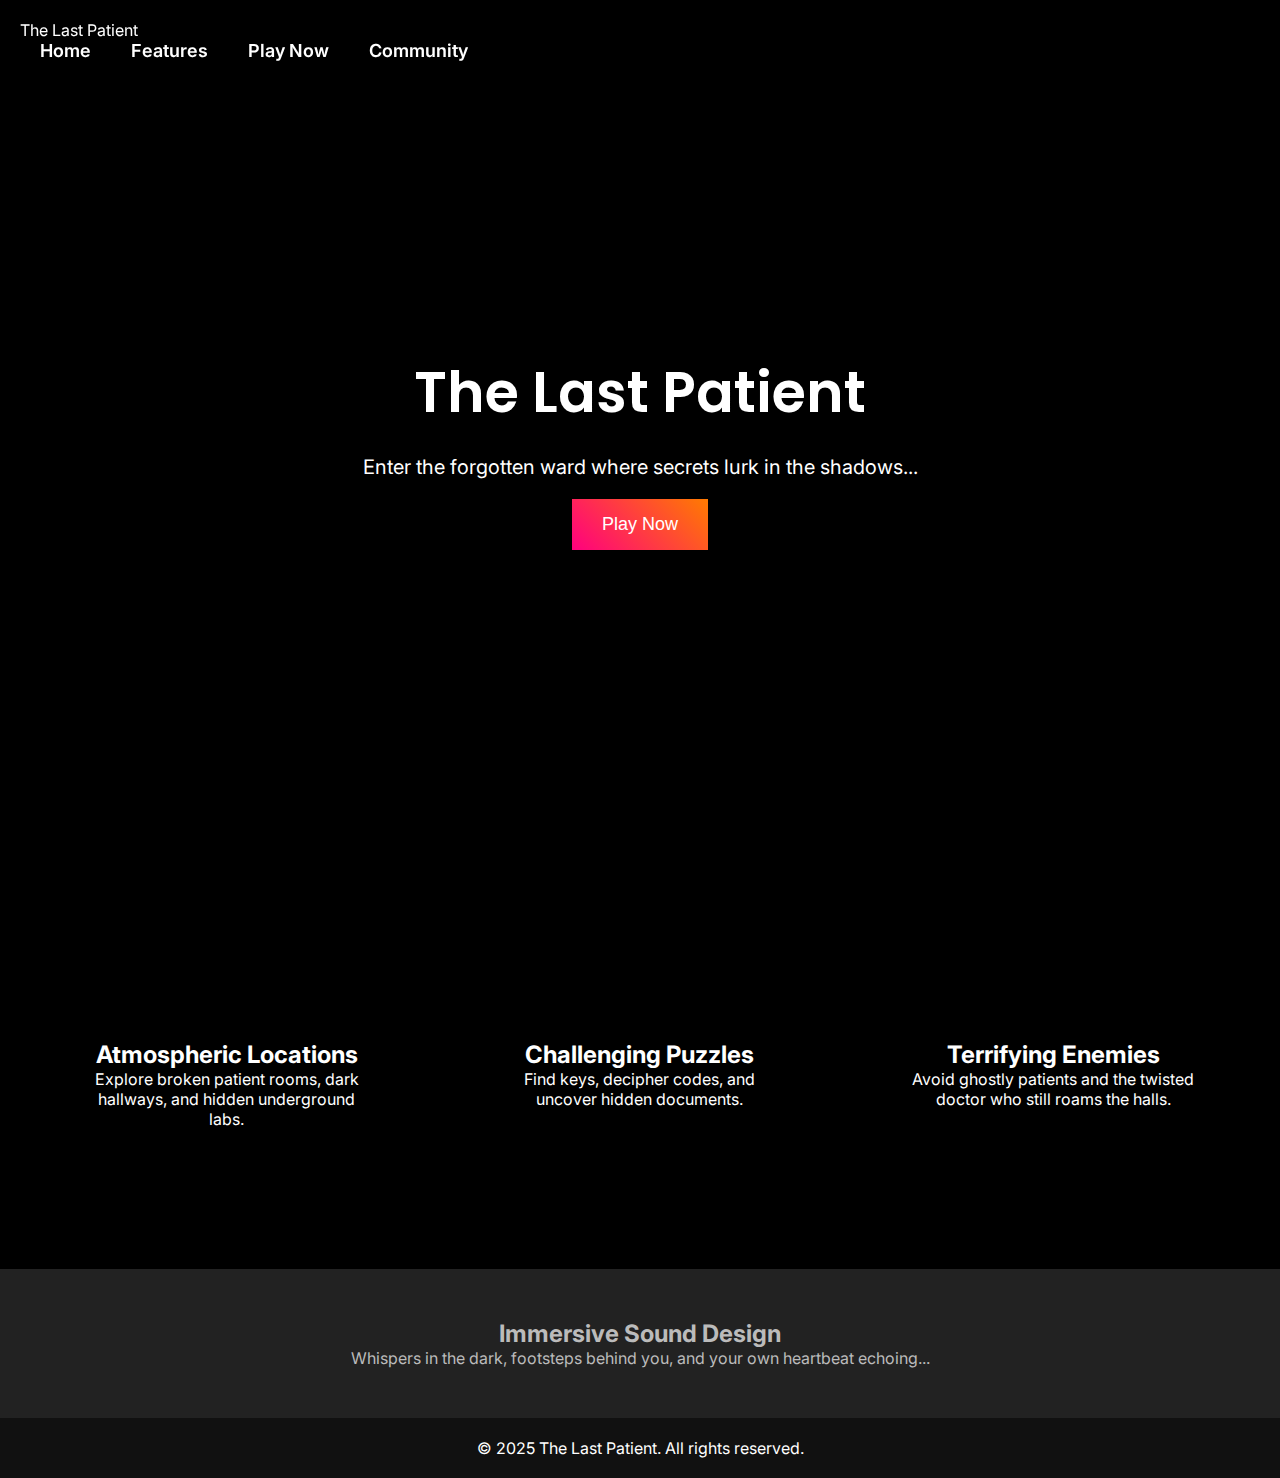
==== index.html @ e643de8a "Update index.html" ====
<!DOCTYPE html>
<html lang="en">
<head>
    <meta charset="UTF-8">
    <meta name="viewport" content="width=device-width, initial-scale=1.0">
    <title>The Last Patient</title>
    <link href="https://fonts.googleapis.com/css2?family=Inter:wght@400;600&family=Poppins:wght@500&display=swap" rel="stylesheet">
    <link rel="stylesheet" href="styles.css">
</head>
<body>
    <header>
        <nav>
            <div class="logo">The Last Patient</div>
            <ul class="nav-links">
                <li><a href="#">Home</a></li>
                <li><a href="#">Features</a></li>
                <li><a href="#">Play Now</a></li>
                <li><a href="#">Community</a></li>
            </ul>
        </nav>
    </header>

    <section class="hero">
        <div class="hero-content">
            <h1 class="hero-title">The Last Patient</h1>
            <p class="hero-description">Enter the forgotten ward where secrets lurk in the shadows...</p>
            <button class="cta-btn">Play Now</button>
        </div>
    </section>

    <section class="features">
        <div class="feature-card">
            <h2>Atmospheric Locations</h2>
            <p>Explore broken patient rooms, dark hallways, and hidden underground labs.</p>
        </div>
        <div class="feature-card">
            <h2>Challenging Puzzles</h2>
            <p>Find keys, decipher codes, and uncover hidden documents.</p>
        </div>
        <div class="feature-card">
            <h2>Terrifying Enemies</h2>
            <p>Avoid ghostly patients and the twisted doctor who still roams the halls.</p>
        </div>
    </section>

    <section class="sound">
        <h2>Immersive Sound Design</h2>
        <p>Whispers in the dark, footsteps behind you, and your own heartbeat echoing...</p>
    </section>

    <footer>
        <p>&copy; 2025 The Last Patient. All rights reserved.</p>
    </footer>

    <script src="scripts.js"></script>
</body>
</html>
---- styles.css ----
* {
    margin: 0;
    padding: 0;
    box-sizing: border-box;
}

body {
    font-family: 'Inter', sans-serif;
    background: #000;
    color: white;
    overflow-x: hidden;
}

header {
    position: fixed;
    width: 100%;
    padding: 20px;
    background-color: rgba(0, 0, 0, 0.7);
    z-index: 100;
    display: flex;
    justify-content: space-between;
    align-items: center;
    box-shadow: 0 4px 20px rgba(0, 0, 0, 0.5);
}

.nav-links {
    list-style: none;
    display: flex;
}

.nav-links li {
    margin: 0 20px;
}

.nav-links a {
    text-decoration: none;
    color: white;
    font-size: 18px;
    font-weight: 600;
    transition: color 0.3s ease;
}

.nav-links a:hover {
    color: #ff007f;
}

.menu-icon {
    display: none;
    flex-direction: column;
    cursor: pointer;
}

.menu-icon span {
    width: 25px;
    height: 3px;
    background-color: white;
    margin: 5px;
}

.hero {
    height: 100vh;
    background: url('https://via.placeholder.com/1500x900/000000/ffffff?text=The+Last+Patient+Background') no-repeat center center/cover;
    background-size: cover;
    position: relative;
    display: flex;
    justify-content: center;
    align-items: center;
    text-align: center;
    animation: fadeInBackground 5s ease-in-out infinite alternate;
}

.hero-content {
    z-index: 10;
    background: rgba(0, 0, 0, 0.6);
    padding: 40px;
    border-radius: 10px;
    box-shadow: 0px 15px 30px rgba(0, 0, 0, 0.8);
}

.hero h1 {
    font-family: 'Poppins', sans-serif;
    font-size: 56px;
    font-weight: 600;
    color: #fff;
    animation: fadeInText 2s ease-in-out;
}

.hero p {
    font-size: 20px;
    color: #fff;
    margin: 20px 0;
}

.cta-btn {
    padding: 15px 30px;
    font-size: 18px;
    background: linear-gradient(45deg, #ff007f, #ff7b00);
    border: none;
    color: white;
    cursor: pointer;
    transition: transform 0.3s ease, box-shadow 0.3s ease;
}

.cta-btn:hover {
    transform: scale(1.1);
    box-shadow: 0 8px 25px rgba(255, 0, 127, 0.5);
}

.features {
    display: flex;
    justify-content: space-around;
    padding: 100px 20px;
    text-align: center;
    background-color: rgba(0, 0, 0, 0.7);
}

.feature-card {
    background-color: rgba(0, 0, 0, 0.8);
    padding: 40px;
    width: 30%;
    border-radius: 15px;
    box-shadow: 0px 4px 10px rgba(0, 0, 0, 0.5);
    transition: transform 0.3s ease, background-color 0.3s ease;
}

.feature-card:hover {
    transform: scale(1.05);
    background-color: rgba(0, 0, 0, 0.9);
}

.sound {
    background-color: #222;
    padding: 50px 20px;
    text-align: center;
    color: #bbb;
}

footer {
    text-align: center;
    padding: 20px;
    background-color: #111;
}

@keyframes fadeInBackground {
    0% {
        background-position: center 0%;
    }
    100% {
        background-position: center 100%;
    }
}

@keyframes fadeInText {
    0% {
        opacity: 0;
    }
    100% {
        opacity: 1;
    }
}

@media (max-width: 768px) {
    .menu-icon {
        display: flex;
    }

    .nav-links {
        display: none;
        flex-direction: column;
    }

    .nav-links li {
        margin: 15px 0;
    }

    .nav-links.active {
        display: flex;
    }
}
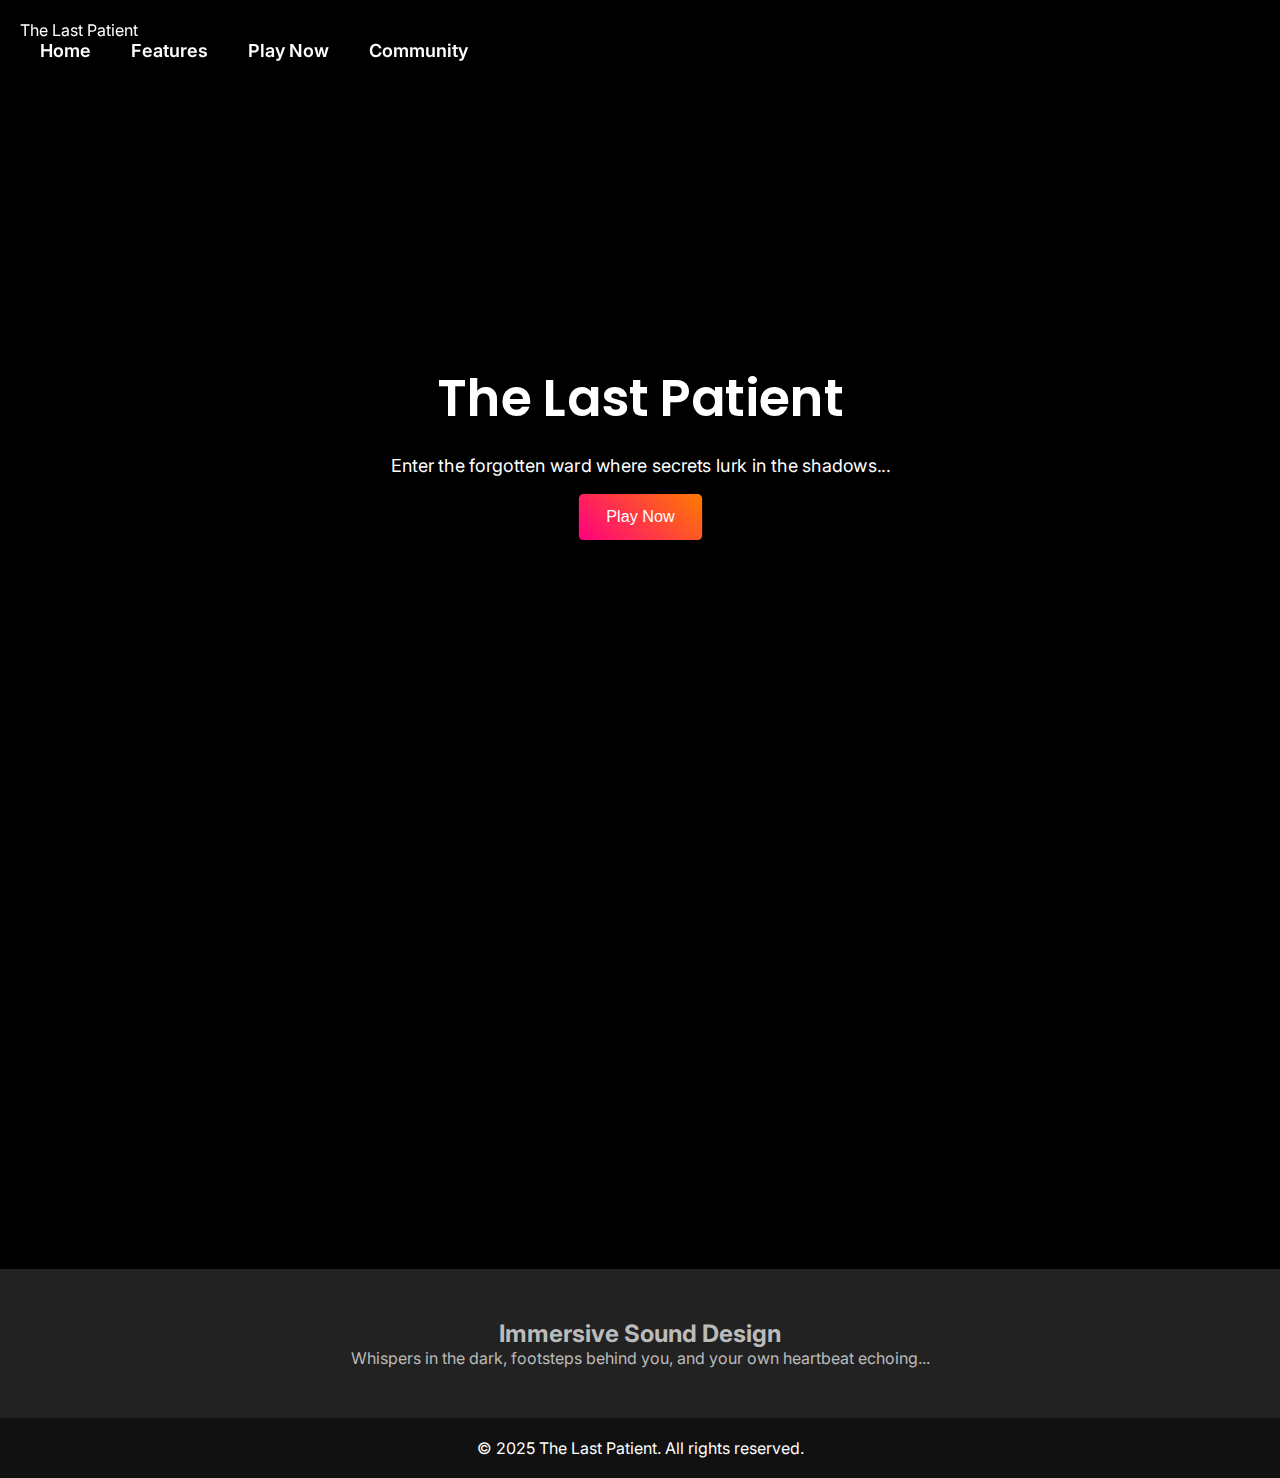
==== commit 7cd54fbf: "Update index.html" ====
--- a/index.html
+++ b/index.html
@@ -15,7 +15,7 @@
                 <li><a href="#">Home</a></li>
                 <li><a href="#">Features</a></li>
                 <li><a href="#">Play Now</a></li>
-                <li><a href="#">Community</a></li>
+                <li><a href="/comunity">Community</a></li>
             </ul>
         </nav>
     </header>
--- a/styles.css
+++ b/styles.css
@@ -9,6 +9,7 @@
     background: #000;
     color: white;
     overflow-x: hidden;
+    position: relative;
 }
 
 header {
@@ -60,13 +61,13 @@
 .hero {
     height: 100vh;
     background: url('https://via.placeholder.com/1500x900/000000/ffffff?text=The+Last+Patient+Background') no-repeat center center/cover;
-    background-size: cover;
     position: relative;
     display: flex;
     justify-content: center;
     align-items: center;
     text-align: center;
-    animation: fadeInBackground 5s ease-in-out infinite alternate;
+    background-size: cover;
+    animation: parallax 10s infinite alternate;
 }
 
 .hero-content {
@@ -75,20 +76,27 @@
     padding: 40px;
     border-radius: 10px;
     box-shadow: 0px 15px 30px rgba(0, 0, 0, 0.8);
-}
-
-.hero h1 {
+    transform: scale(0.9);
+    transition: transform 0.5s ease;
+}
+
+.hero:hover .hero-content {
+    transform: scale(1);
+}
+
+.hero-title {
     font-family: 'Poppins', sans-serif;
     font-size: 56px;
     font-weight: 600;
     color: #fff;
-    animation: fadeInText 2s ease-in-out;
-}
-
-.hero p {
+    animation: fadeInText 3s ease-in-out;
+}
+
+.hero-description {
     font-size: 20px;
     color: #fff;
     margin: 20px 0;
+    animation: fadeInText 3s ease-in-out 1s;
 }
 
 .cta-btn {
@@ -99,6 +107,7 @@
     color: white;
     cursor: pointer;
     transition: transform 0.3s ease, box-shadow 0.3s ease;
+    border-radius: 5px;
 }
 
 .cta-btn:hover {
@@ -112,6 +121,7 @@
     padding: 100px 20px;
     text-align: center;
     background-color: rgba(0, 0, 0, 0.7);
+    animation: fadeIn 2s ease-in-out;
 }
 
 .feature-card {
@@ -121,6 +131,8 @@
     border-radius: 15px;
     box-shadow: 0px 4px 10px rgba(0, 0, 0, 0.5);
     transition: transform 0.3s ease, background-color 0.3s ease;
+    opacity: 0;
+    animation: fadeInCard 3s forwards;
 }
 
 .feature-card:hover {
@@ -128,11 +140,24 @@
     background-color: rgba(0, 0, 0, 0.9);
 }
 
+.feature-card:nth-child(1) {
+    animation-delay: 0s;
+}
+
+.feature-card:nth-child(2) {
+    animation-delay: 0.2s;
+}
+
+.feature-card:nth-child(3) {
+    animation-delay: 0.4s;
+}
+
 .sound {
     background-color: #222;
     padding: 50px 20px;
     text-align: center;
     color: #bbb;
+    animation: fadeIn 2s ease-in-out;
 }
 
 footer {
@@ -141,21 +166,41 @@
     background-color: #111;
 }
 
-@keyframes fadeInBackground {
+@keyframes fadeInText {
+    0% {
+        opacity: 0;
+    }
+    100% {
+        opacity: 1;
+    }
+}
+
+@keyframes fadeIn {
+    0% {
+        opacity: 0;
+    }
+    100% {
+        opacity: 1;
+    }
+}
+
+@keyframes fadeInCard {
+    0% {
+        opacity: 0;
+        transform: translateY(20px);
+    }
+    100% {
+        opacity: 1;
+        transform: translateY(0);
+    }
+}
+
+@keyframes parallax {
     0% {
         background-position: center 0%;
     }
     100% {
-        background-position: center 100%;
-    }
-}
-
-@keyframes fadeInText {
-    0% {
-        opacity: 0;
-    }
-    100% {
-        opacity: 1;
+        background-position: center 10%;
     }
 }
 
@@ -177,4 +222,3 @@
         display: flex;
     }
 }
-
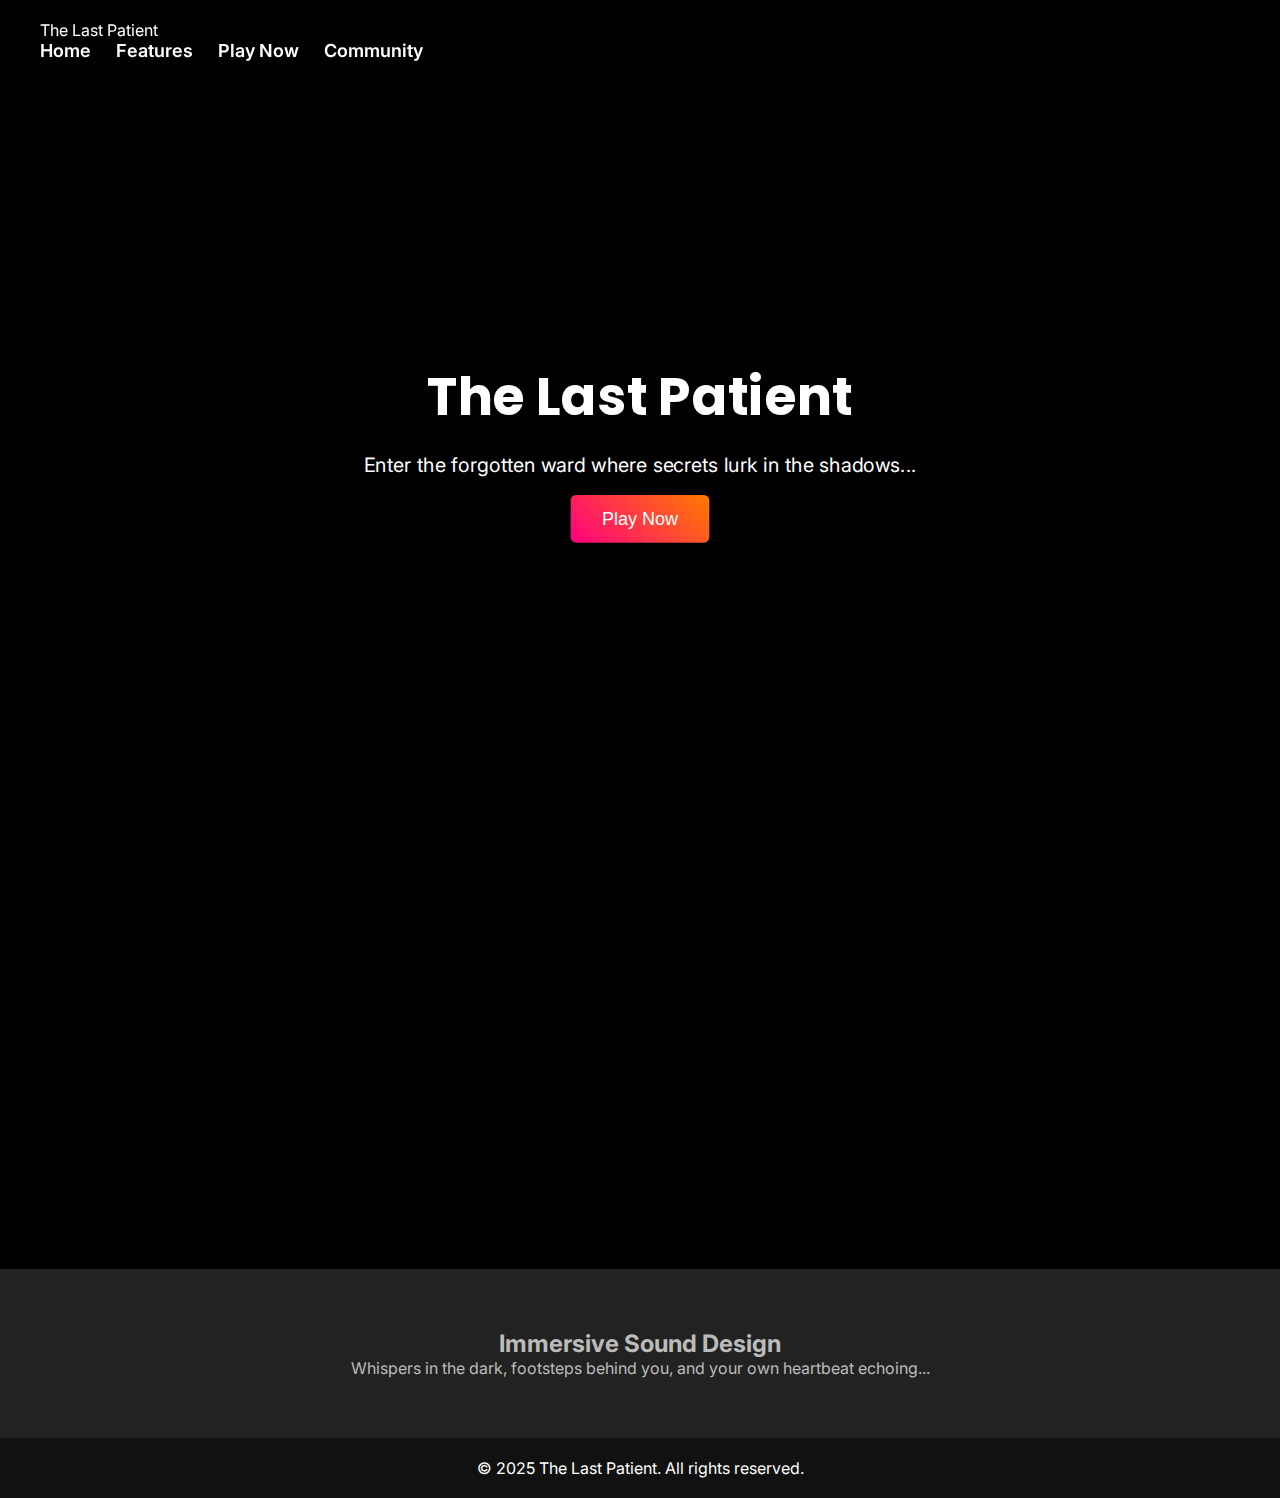
==== commit 541046b9: "Update index.html" ====
--- a/index.html
+++ b/index.html
@@ -14,7 +14,7 @@
             <ul class="nav-links">
                 <li><a href="#">Home</a></li>
                 <li><a href="#">Features</a></li>
-                <li><a href="#">Play Now</a></li>
+                <li><a href="https://www.roblox.com/games/130911313398384">Play Now</a></li>
                 <li><a href="/comunity">Community</a></li>
             </ul>
         </nav>
@@ -24,7 +24,7 @@
         <div class="hero-content">
             <h1 class="hero-title">The Last Patient</h1>
             <p class="hero-description">Enter the forgotten ward where secrets lurk in the shadows...</p>
-            <button class="cta-btn">Play Now</button>
+            <button href="https://www.roblox.com/games/130911313398384" class="cta-btn">Play Now</button>
         </div>
     </section>
 
--- a/styles.css
+++ b/styles.css
@@ -1,3 +1,4 @@
+/* Global Reset */
 * {
     margin: 0;
     padding: 0;
@@ -12,25 +13,24 @@
     position: relative;
 }
 
+/* Header Navigation */
 header {
     position: fixed;
     width: 100%;
-    padding: 20px;
-    background-color: rgba(0, 0, 0, 0.7);
-    z-index: 100;
+    padding: 20px 40px;
+    background-color: rgba(0, 0, 0, 0.8);
+    z-index: 1000;
     display: flex;
     justify-content: space-between;
     align-items: center;
     box-shadow: 0 4px 20px rgba(0, 0, 0, 0.5);
+    transition: background 0.3s ease-in-out;
 }
 
 .nav-links {
     list-style: none;
     display: flex;
-}
-
-.nav-links li {
-    margin: 0 20px;
+    gap: 25px;
 }
 
 .nav-links a {
@@ -52,28 +52,30 @@
 }
 
 .menu-icon span {
-    width: 25px;
+    width: 28px;
     height: 3px;
     background-color: white;
     margin: 5px;
-}
-
+    transition: transform 0.3s;
+}
+
+/* Hero Section */
 .hero {
     height: 100vh;
     background: url('https://via.placeholder.com/1500x900/000000/ffffff?text=The+Last+Patient+Background') no-repeat center center/cover;
-    position: relative;
     display: flex;
     justify-content: center;
     align-items: center;
     text-align: center;
     background-size: cover;
+    position: relative;
     animation: parallax 10s infinite alternate;
 }
 
 .hero-content {
     z-index: 10;
-    background: rgba(0, 0, 0, 0.6);
-    padding: 40px;
+    background: rgba(0, 0, 0, 0.7);
+    padding: 50px;
     border-radius: 10px;
     box-shadow: 0px 15px 30px rgba(0, 0, 0, 0.8);
     transform: scale(0.9);
@@ -86,28 +88,27 @@
 
 .hero-title {
     font-family: 'Poppins', sans-serif;
-    font-size: 56px;
-    font-weight: 600;
+    font-size: 58px;
+    font-weight: 700;
     color: #fff;
     animation: fadeInText 3s ease-in-out;
 }
 
 .hero-description {
-    font-size: 20px;
-    color: #fff;
+    font-size: 22px;
     margin: 20px 0;
     animation: fadeInText 3s ease-in-out 1s;
 }
 
 .cta-btn {
-    padding: 15px 30px;
-    font-size: 18px;
+    padding: 15px 35px;
+    font-size: 20px;
     background: linear-gradient(45deg, #ff007f, #ff7b00);
     border: none;
     color: white;
     cursor: pointer;
     transition: transform 0.3s ease, box-shadow 0.3s ease;
-    border-radius: 5px;
+    border-radius: 6px;
 }
 
 .cta-btn:hover {
@@ -115,21 +116,24 @@
     box-shadow: 0 8px 25px rgba(255, 0, 127, 0.5);
 }
 
+/* Features Section */
 .features {
     display: flex;
     justify-content: space-around;
+    flex-wrap: wrap;
     padding: 100px 20px;
     text-align: center;
-    background-color: rgba(0, 0, 0, 0.7);
+    background-color: rgba(0, 0, 0, 0.75);
     animation: fadeIn 2s ease-in-out;
 }
 
 .feature-card {
-    background-color: rgba(0, 0, 0, 0.8);
+    background-color: rgba(0, 0, 0, 0.85);
     padding: 40px;
     width: 30%;
+    min-width: 280px;
     border-radius: 15px;
-    box-shadow: 0px 4px 10px rgba(0, 0, 0, 0.5);
+    box-shadow: 0px 4px 15px rgba(0, 0, 0, 0.5);
     transition: transform 0.3s ease, background-color 0.3s ease;
     opacity: 0;
     animation: fadeInCard 3s forwards;
@@ -137,73 +141,65 @@
 
 .feature-card:hover {
     transform: scale(1.05);
-    background-color: rgba(0, 0, 0, 0.9);
-}
-
-.feature-card:nth-child(1) {
-    animation-delay: 0s;
-}
-
-.feature-card:nth-child(2) {
-    animation-delay: 0.2s;
-}
-
-.feature-card:nth-child(3) {
-    animation-delay: 0.4s;
-}
-
+    background-color: rgba(0, 0, 0, 0.95);
+}
+
+/* Sound Section */
 .sound {
     background-color: #222;
-    padding: 50px 20px;
+    padding: 60px 20px;
     text-align: center;
     color: #bbb;
     animation: fadeIn 2s ease-in-out;
 }
 
+/* Footer */
 footer {
     text-align: center;
     padding: 20px;
     background-color: #111;
 }
 
+/* Animations */
 @keyframes fadeInText {
-    0% {
+    from {
         opacity: 0;
     }
-    100% {
+    to {
         opacity: 1;
     }
 }
 
 @keyframes fadeIn {
-    0% {
+    from {
         opacity: 0;
     }
-    100% {
+    to {
         opacity: 1;
     }
 }
 
 @keyframes fadeInCard {
-    0% {
+    from {
         opacity: 0;
         transform: translateY(20px);
     }
-    100% {
+    to {
         opacity: 1;
         transform: translateY(0);
     }
 }
 
 @keyframes parallax {
-    0% {
+    from {
         background-position: center 0%;
     }
-    100% {
+    to {
         background-position: center 10%;
     }
 }
 
+/* Responsive Styles */
 @media (max-width: 768px) {
     .menu-icon {
         display: flex;
@@ -212,6 +208,13 @@
     .nav-links {
         display: none;
         flex-direction: column;
+        align-items: center;
+        position: absolute;
+        top: 70px;
+        right: 0;
+        width: 100%;
+        background: rgba(0, 0, 0, 0.9);
+        padding: 20px 0;
     }
 
     .nav-links li {
@@ -221,4 +224,9 @@
     .nav-links.active {
         display: flex;
     }
-}
+
+    .feature-card {
+        width: 80%;
+        margin-bottom: 30px;
+    }
+}
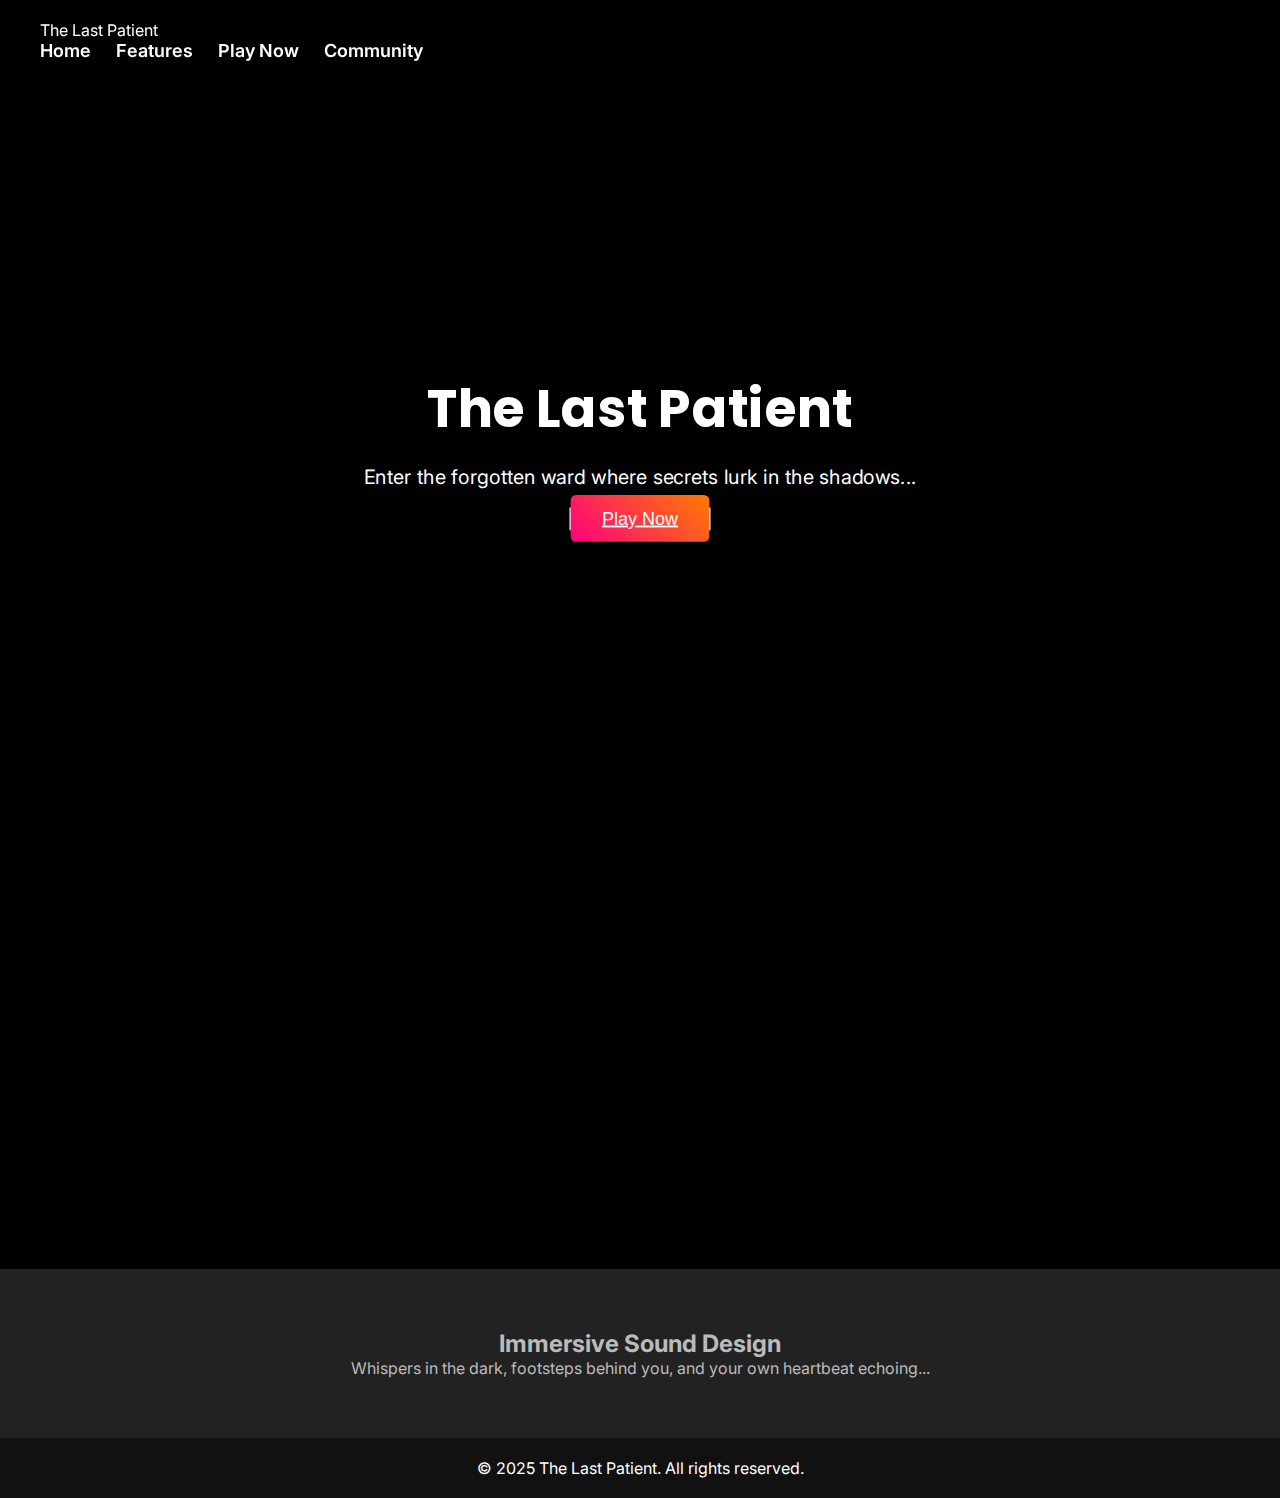
==== commit 19d44540: "Update index.html" ====
--- a/index.html
+++ b/index.html
@@ -24,7 +24,7 @@
         <div class="hero-content">
             <h1 class="hero-title">The Last Patient</h1>
             <p class="hero-description">Enter the forgotten ward where secrets lurk in the shadows...</p>
-            <button href="https://www.roblox.com/games/130911313398384" class="cta-btn">Play Now</button>
+            <button> <a href="https://www.roblox.com/games/130911313398384" class="cta-btn">Play Now</a></button>
         </div>
     </section>
 
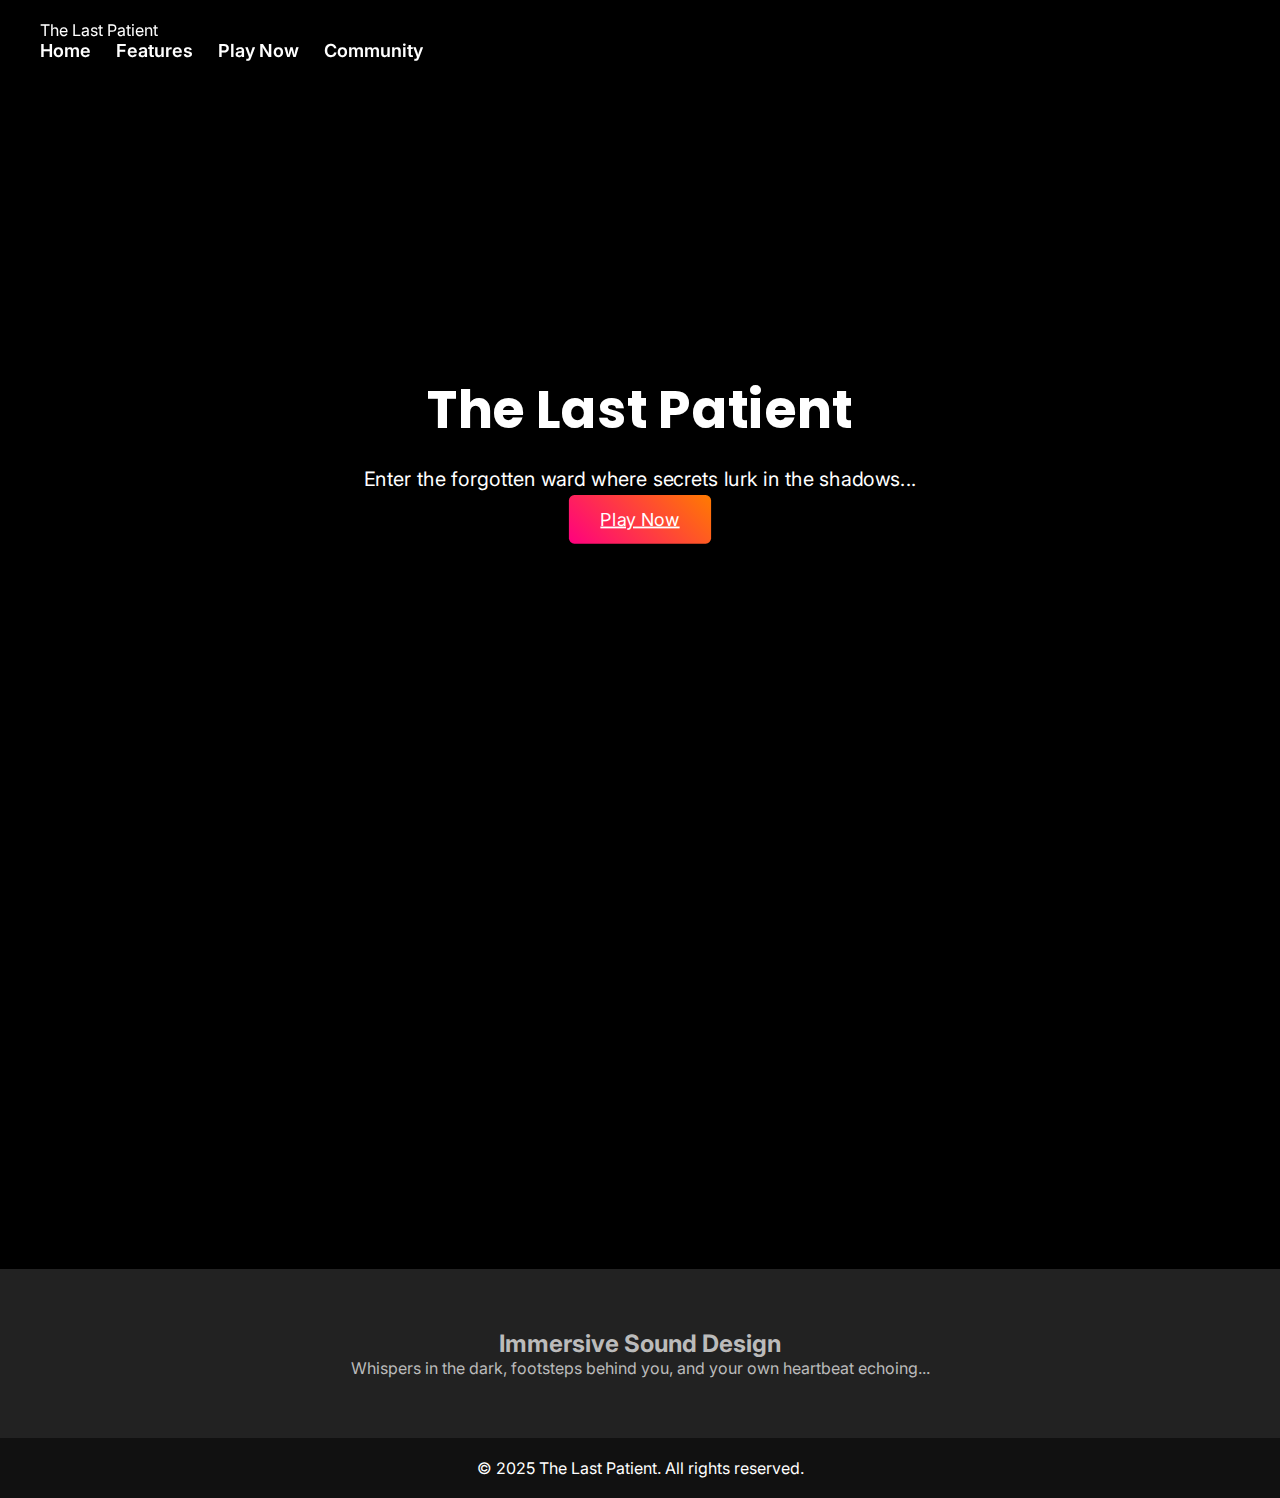
==== commit be2c82d9: "Update index.html" ====
--- a/index.html
+++ b/index.html
@@ -15,7 +15,7 @@
                 <li><a href="#">Home</a></li>
                 <li><a href="#">Features</a></li>
                 <li><a href="https://www.roblox.com/games/130911313398384">Play Now</a></li>
-                <li><a href="/comunity">Community</a></li>
+                <li><a href="/community">Community</a></li>
             </ul>
         </nav>
     </header>
@@ -24,7 +24,7 @@
         <div class="hero-content">
             <h1 class="hero-title">The Last Patient</h1>
             <p class="hero-description">Enter the forgotten ward where secrets lurk in the shadows...</p>
-            <button> <a href="https://www.roblox.com/games/130911313398384" class="cta-btn">Play Now</a></button>
+            <a href="https://www.roblox.com/games/130911313398384" class="cta-btn">Play Now</a>
         </div>
     </section>
 
@@ -55,4 +55,3 @@
     <script src="scripts.js"></script>
 </body>
 </html>
-
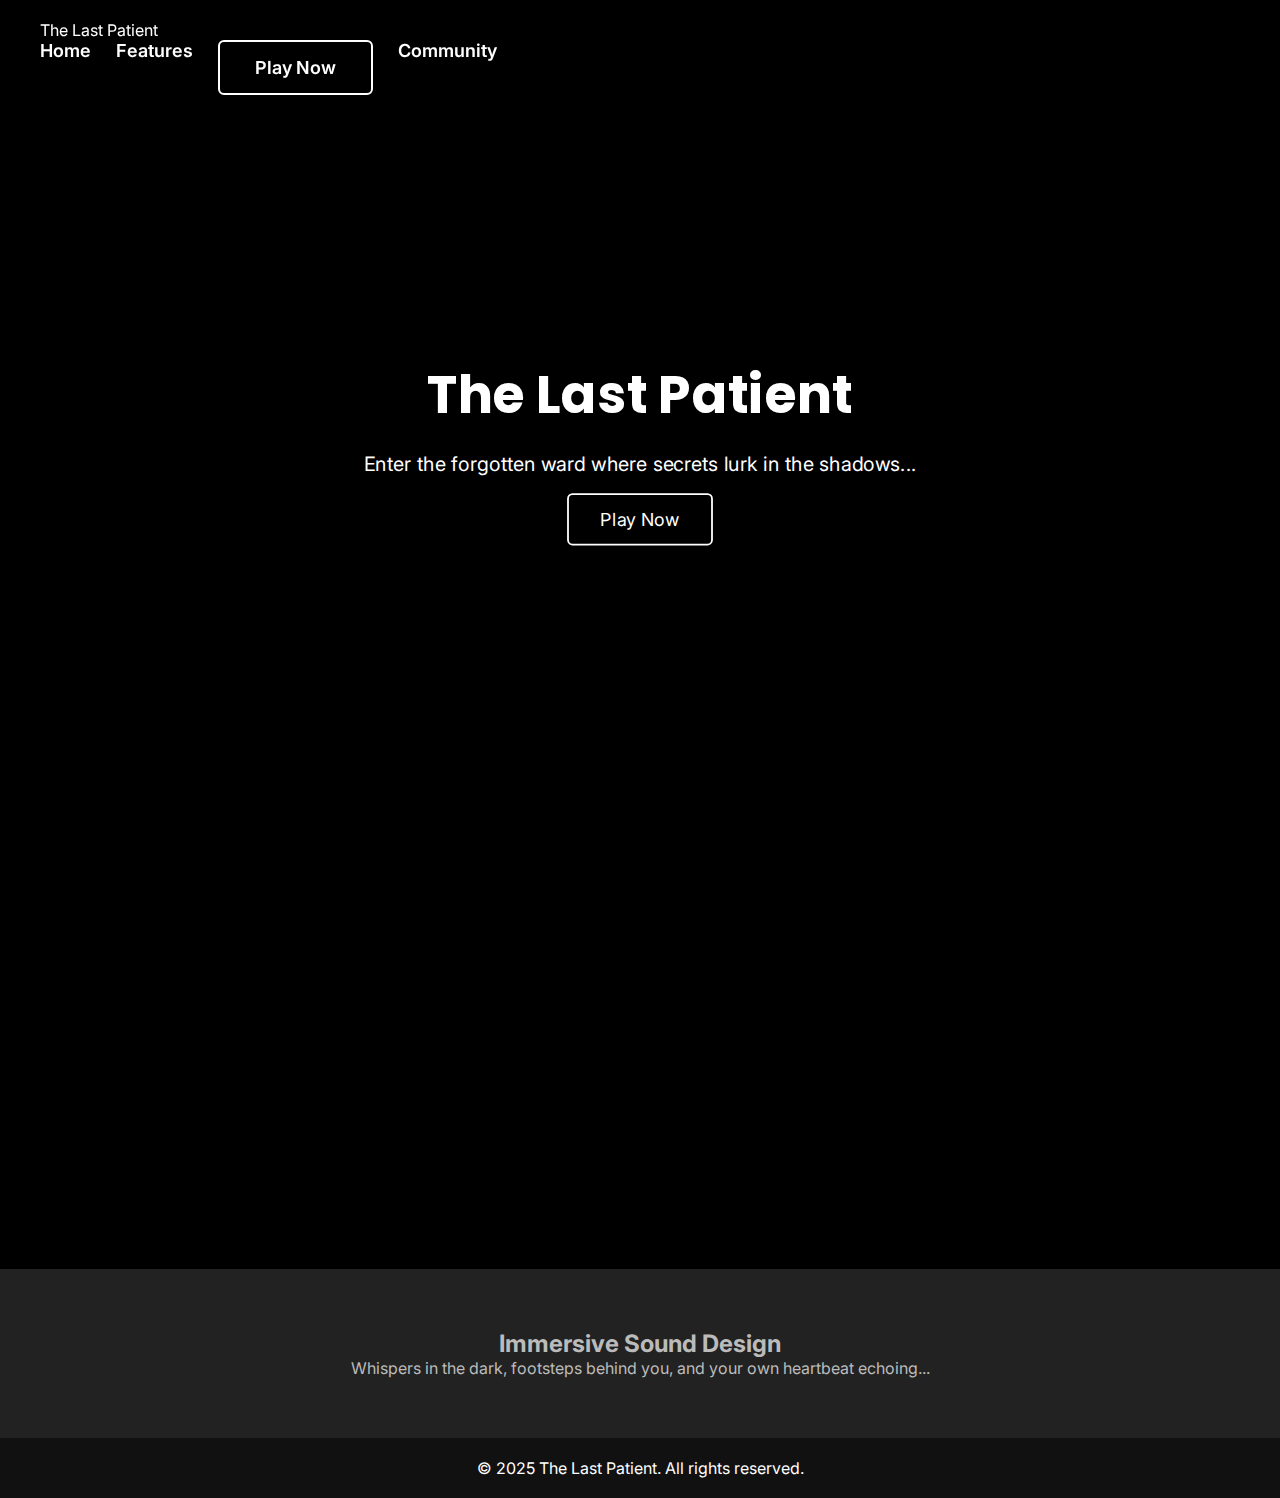
==== commit 74db5224: "Update index.html" ====
--- a/index.html
+++ b/index.html
@@ -14,7 +14,7 @@
             <ul class="nav-links">
                 <li><a href="#">Home</a></li>
                 <li><a href="#">Features</a></li>
-                <li><a href="https://www.roblox.com/games/130911313398384">Play Now</a></li>
+                <a href="https://www.roblox.com/games/130911313398384" class="cta-btn">Play Now</a>
                 <li><a href="/community">Community</a></li>
             </ul>
         </nav>
--- a/styles.css
+++ b/styles.css
@@ -100,21 +100,26 @@
     animation: fadeInText 3s ease-in-out 1s;
 }
 
+/* Transparent Button */
 .cta-btn {
+    display: inline-block;
     padding: 15px 35px;
     font-size: 20px;
-    background: linear-gradient(45deg, #ff007f, #ff7b00);
-    border: none;
+    background: transparent; /* Transparent background */
+    border: 2px solid white; /* Optional border for visibility */
     color: white;
+    text-decoration: none;
     cursor: pointer;
-    transition: transform 0.3s ease, box-shadow 0.3s ease;
+    transition: transform 0.3s ease, box-shadow 0.3s ease, background 0.3s ease;
     border-radius: 6px;
 }
 
 .cta-btn:hover {
+    background: rgba(255, 255, 255, 0.2); /* Slight hover effect */
     transform: scale(1.1);
     box-shadow: 0 8px 25px rgba(255, 0, 127, 0.5);
 }
+
 
 /* Features Section */
 .features {
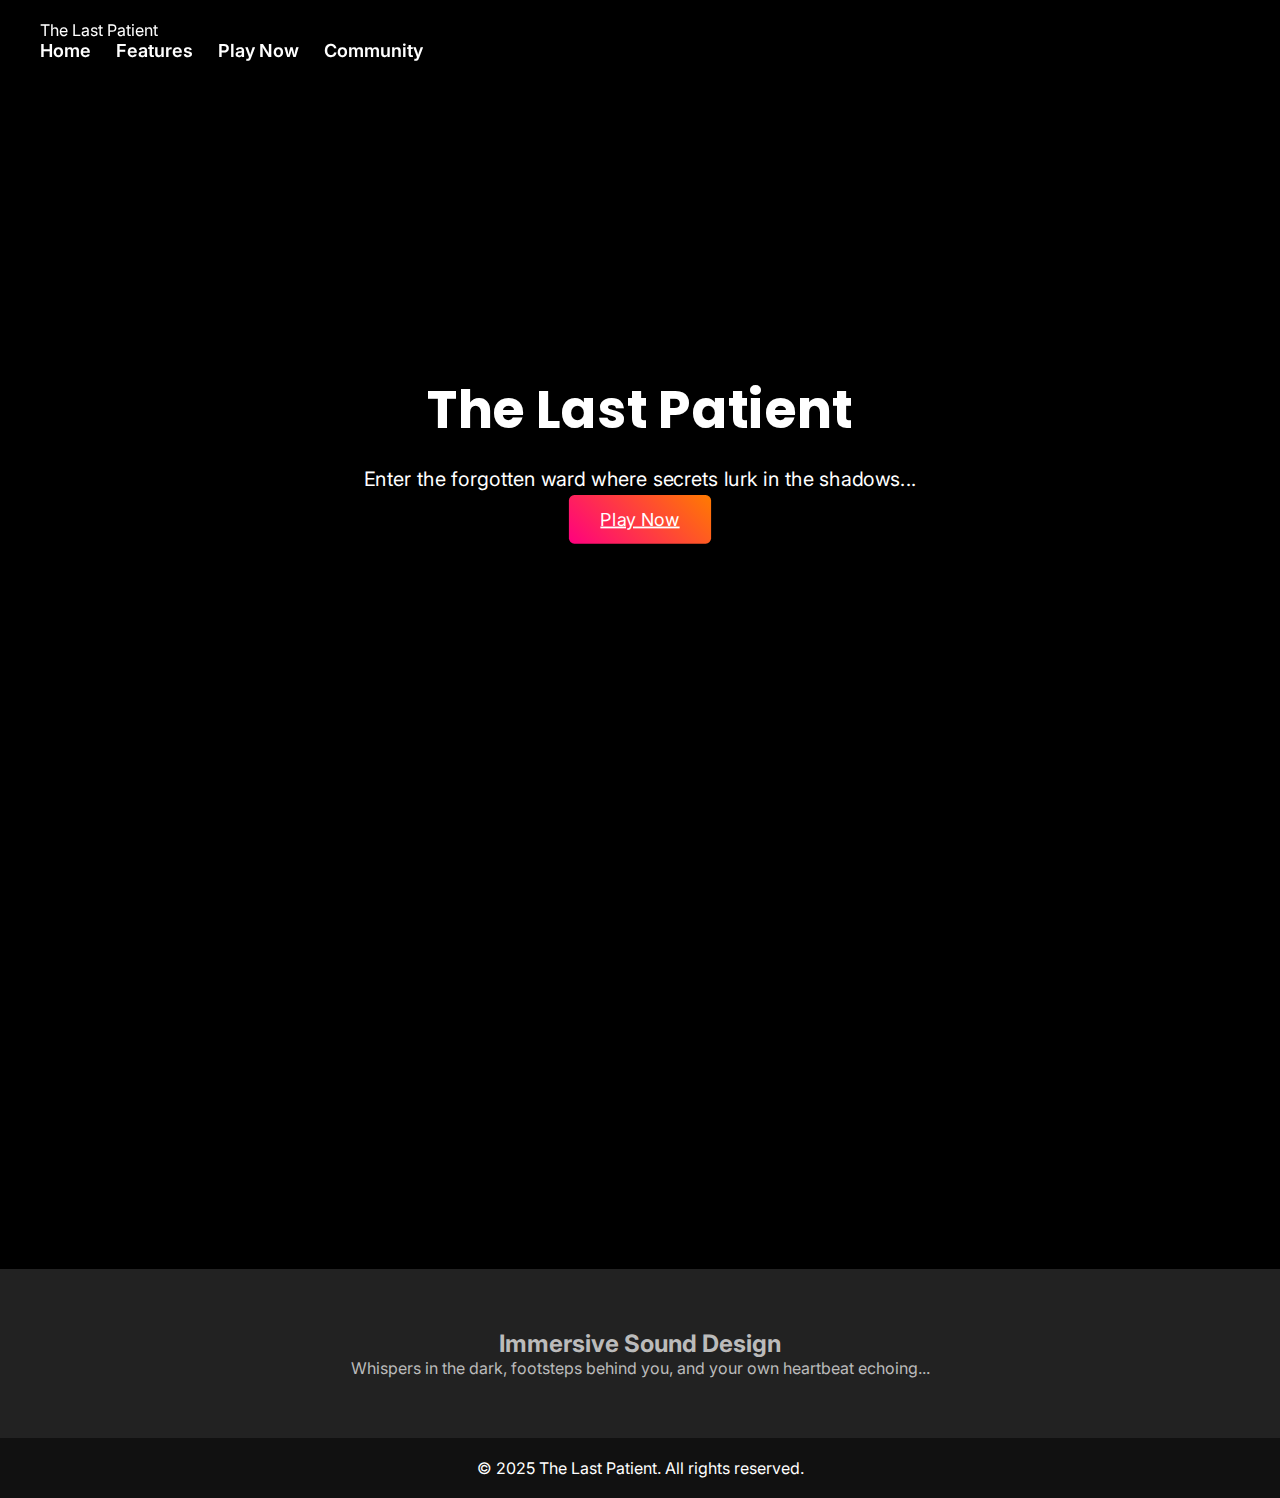
==== commit 97073806: "Update index.html" ====
--- a/index.html
+++ b/index.html
@@ -14,7 +14,7 @@
             <ul class="nav-links">
                 <li><a href="#">Home</a></li>
                 <li><a href="#">Features</a></li>
-                <a href="https://www.roblox.com/games/130911313398384" class="cta-btn">Play Now</a>
+                <li><a href="https://www.roblox.com/games/130911313398384">Play Now</a></li>
                 <li><a href="/community">Community</a></li>
             </ul>
         </nav>
--- a/styles.css
+++ b/styles.css
@@ -100,26 +100,21 @@
     animation: fadeInText 3s ease-in-out 1s;
 }
 
-/* Transparent Button */
 .cta-btn {
-    display: inline-block;
     padding: 15px 35px;
     font-size: 20px;
-    background: transparent; /* Transparent background */
-    border: 2px solid white; /* Optional border for visibility */
+    background: linear-gradient(45deg, #ff007f, #ff7b00);
+    border: none;
     color: white;
-    text-decoration: none;
     cursor: pointer;
-    transition: transform 0.3s ease, box-shadow 0.3s ease, background 0.3s ease;
+    transition: transform 0.3s ease, box-shadow 0.3s ease;
     border-radius: 6px;
 }
 
 .cta-btn:hover {
-    background: rgba(255, 255, 255, 0.2); /* Slight hover effect */
     transform: scale(1.1);
     box-shadow: 0 8px 25px rgba(255, 0, 127, 0.5);
 }
-
 
 /* Features Section */
 .features {
